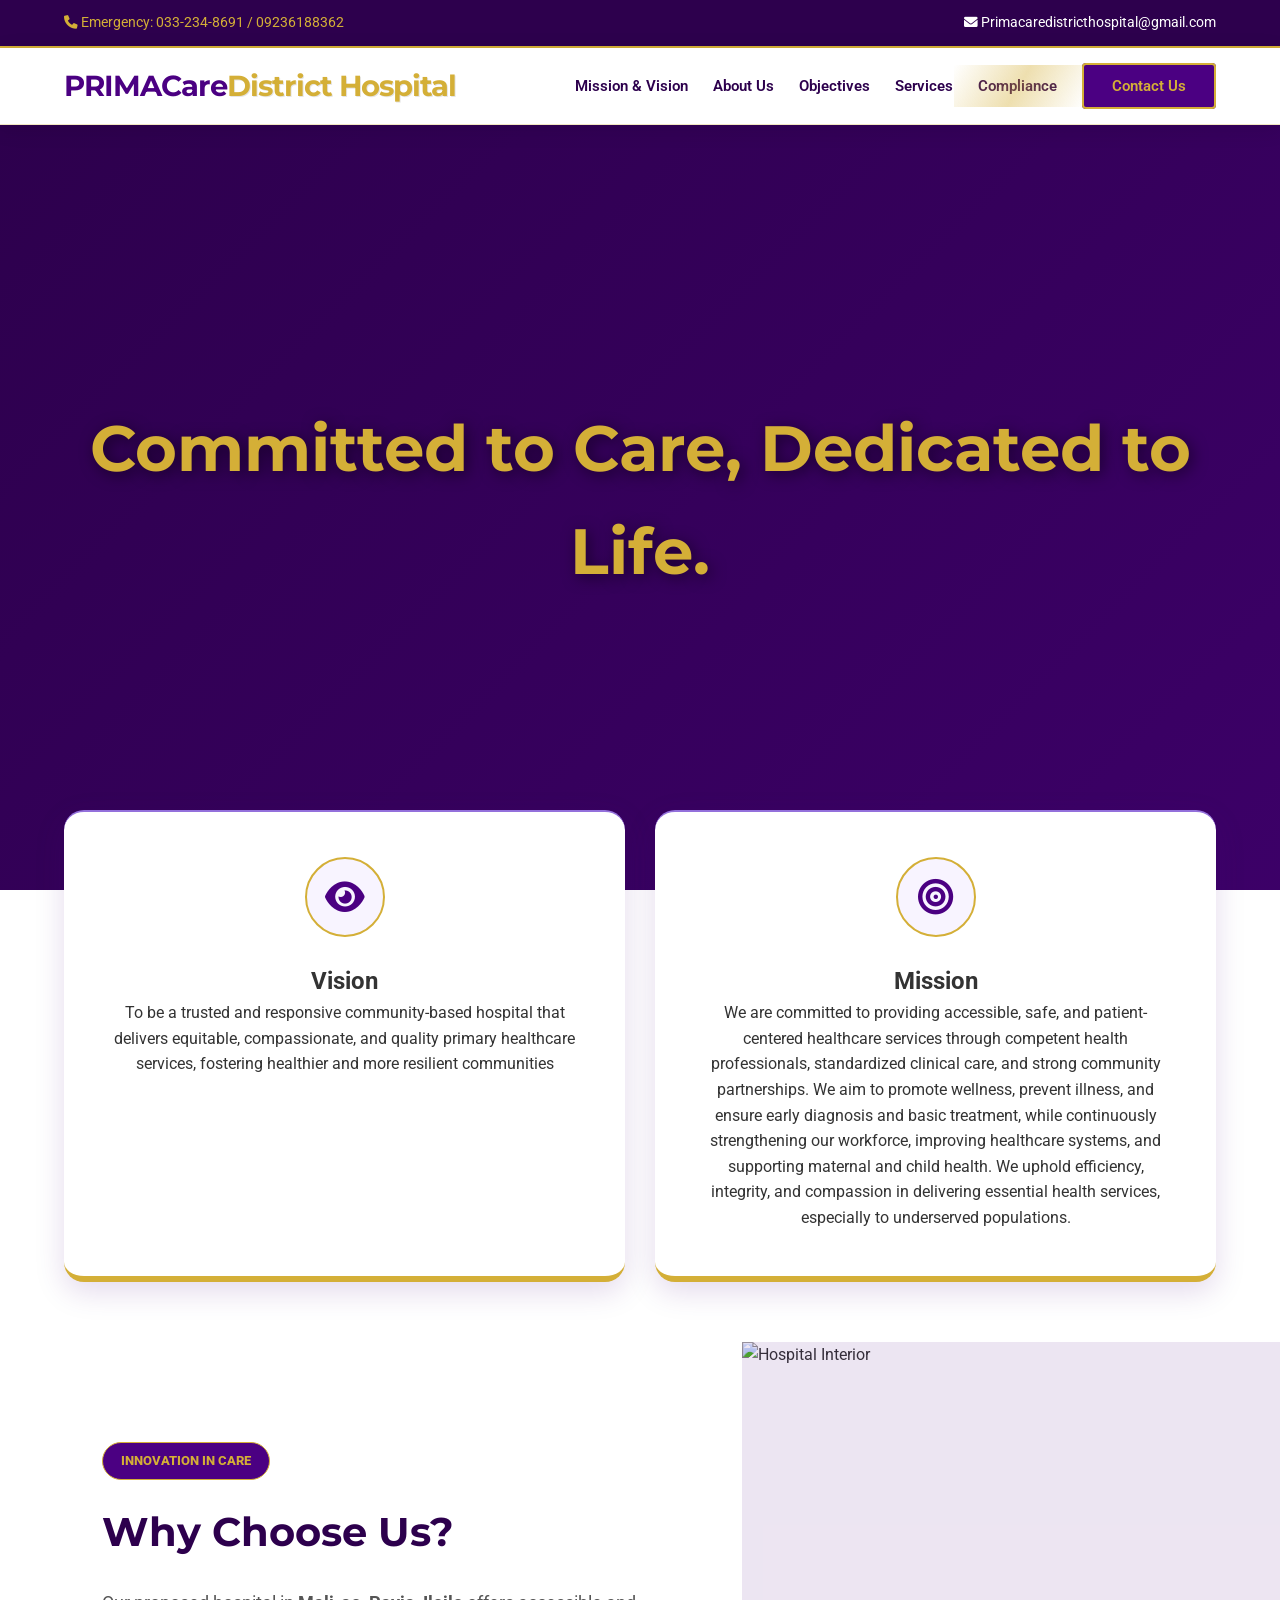
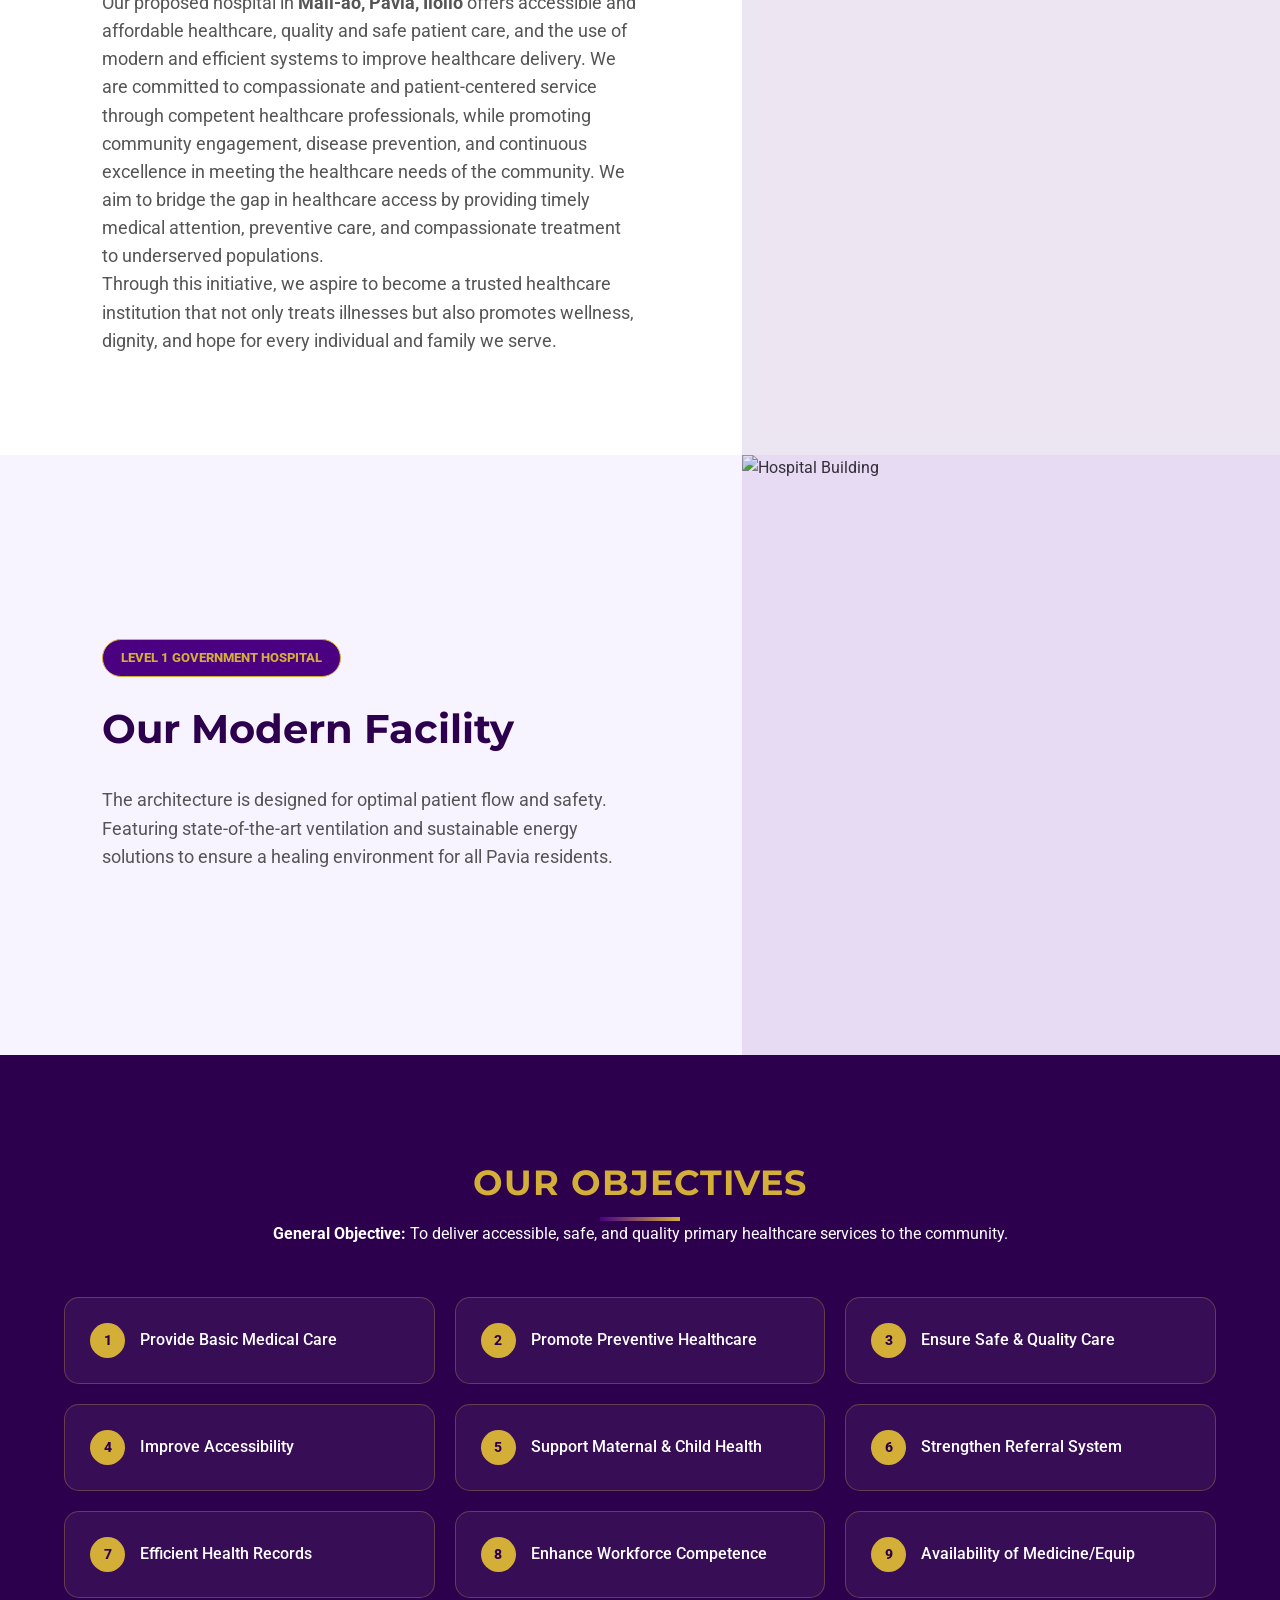
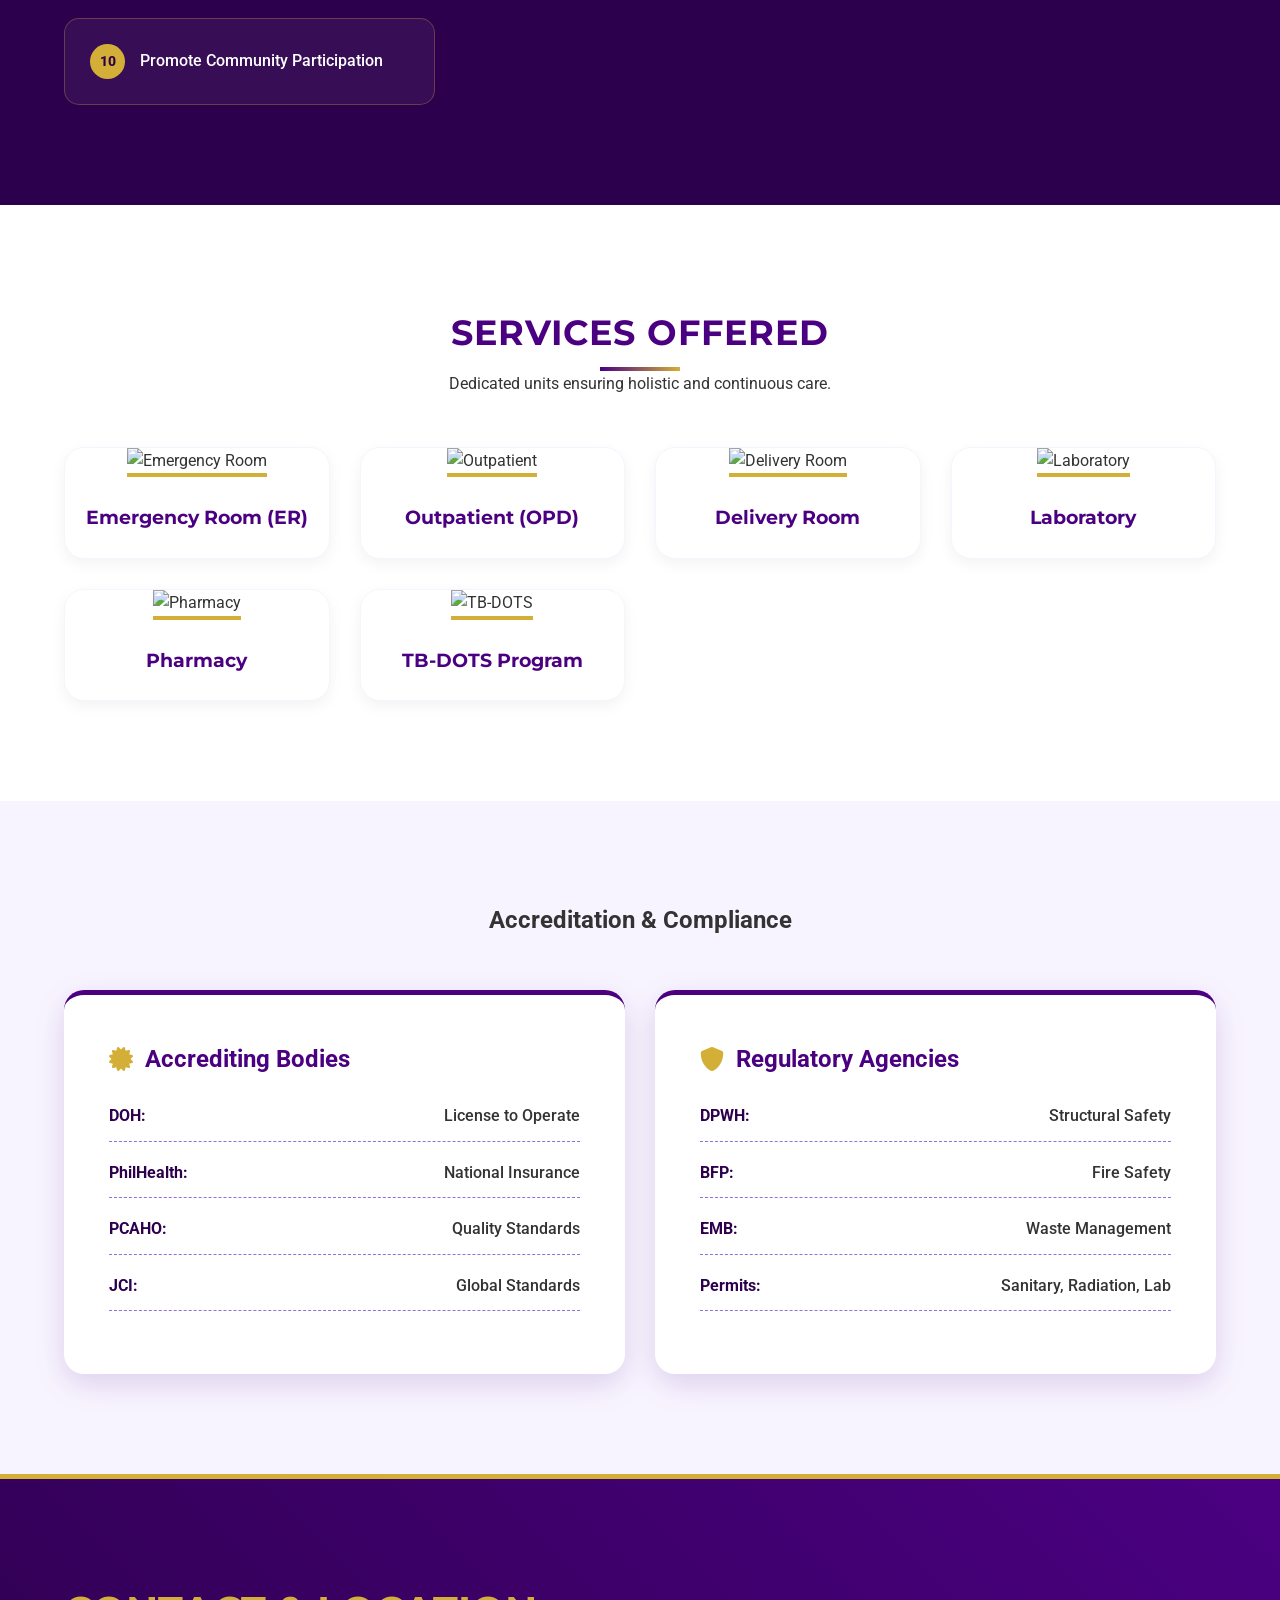
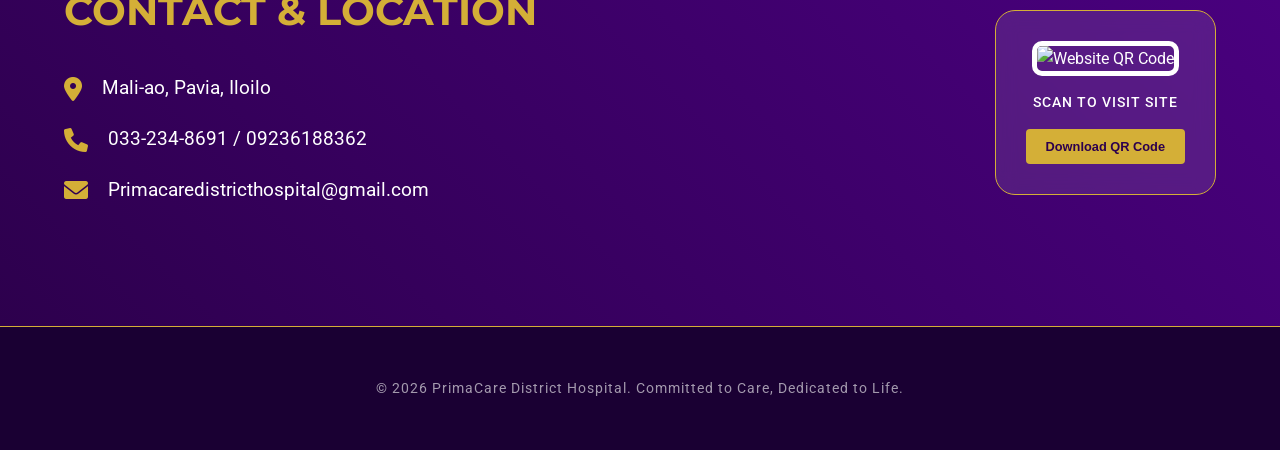
==== index.html @ ac1fe3da "Rename HopsitalProposal.html to index.html" ====
<!DOCTYPE html>
<html lang="en">
<head>
    <meta charset="UTF-8">
    <meta name="viewport" content="width=device-width, initial-scale=1.0">
    <title>PrimaCare District Hospital | Proposal</title>
    <link rel="stylesheet" href="HospitalProposal.css">
    <link href="https://fonts.googleapis.com/css2?family=Montserrat:wght@400;700&family=Roboto:wght@300;400;500&display=swap" rel="stylesheet">
    <link rel="stylesheet" href="https://cdnjs.cloudflare.com/ajax/libs/font-awesome/6.0.0/css/all.min.css">
</head>
<body>

    <div class="top-bar">
        <div class="container">
            <span><i class="fas fa-phone"></i> Emergency: 033-234-8691 / 09236188362</span>
            <div class="top-links">
                <a href="mailto:Primacaredistricthospital@gmail.com"><i class="fas fa-envelope"></i> Primacaredistricthospital@gmail.com</a>
            </div>
        </div>
    </div>

    <nav class="navbar">
        <div class="logo">PRIMACare<span>District Hospital</span></div>
        <ul class="nav-links">
            <li><a href="#about">Mission & Vision</a></li>
            <li><a href="#why-choose">About Us</a></li>
            <li><a href="#objectives">Objectives</a></li>
            <li><a href="#serviceSection">Services</a></li>
            <li><a href="#accreditation">Compliance</a></li>
            <li><a href="#location" class="btn-cta">Contact Us</a></li>
        </ul>
    </nav>

    <header class="hero">
        <video autoplay muted loop playsinline class="hero-video">
            <source src="0509.mp4" type="video/mp4">
            Your browser does not support the video tag.
        </video>
        <div class="hero-overlay">
            <h1 class="animate-pop">Committed to Care, Dedicated to Life.</h1>
        </div>
    </header>

    <section id="about" class="mission-vision container reveal">
        <div class="box">
            <div class="icon-circle"><i class="fas fa-eye"></i></div>
            <h2>Vision</h2>
            <p> To be a trusted and responsive community-based hospital that delivers equitable, compassionate, and quality primary healthcare services, fostering healthier and more resilient communities</p>
        </div>
        <div class="box">
            <div class="icon-circle"><i class="fas fa-bullseye"></i></div>
            <h2>Mission</h2>
            <p> We are committed to providing accessible, safe, and patient-centered healthcare services through competent health professionals, standardized clinical care, and strong community partnerships. We aim to promote wellness, prevent illness, and ensure early diagnosis and basic treatment, while continuously strengthening our workforce, improving healthcare systems, and supporting maternal and child health. We uphold efficiency, integrity, and compassion in delivering essential health services, especially to underserved populations.</p>
        </div>
    </section>

    <section id="why-choose" class="details-section reveal">
        <div class="detail-content">
            <span class="badge">Innovation in Care</span>
            <h2>Why Choose Us?</h2>
            <p>Our proposed hospital in <strong>Mali-ao, Pavia, Iloilo</strong> offers  accessible and affordable healthcare, quality and safe patient care, and the use of modern and efficient systems to improve healthcare delivery. We are committed to compassionate and patient-centered service through competent healthcare professionals, while promoting community engagement, disease prevention, and continuous excellence in meeting the healthcare needs of the community. We aim to bridge the gap in healthcare access by providing timely medical attention, preventive care, and compassionate treatment to underserved populations.</p>
            <p>Through this initiative, we aspire to become a trusted healthcare institution that not only treats illnesses but also promotes wellness, dignity, and hope for every individual and family we serve.</p>
        </div>
        <div class="detail-image">
            <div class="image-wrapper">
                <img src="https://encrypted-tbn0.gstatic.com/images?q=tbn:ANd9GcR-sTuko7FJ8D6gRc-XE2bYgzylbTR9rnwYJdZzeQisz5UTJnCYq6dliCo&s=10" alt="Hospital Interior">
            </div>
        </div>
    </section>

    <section id="building" class="building-section reveal">
        <div class="detail-image">
            <div class="image-wrapper">
                <img src="download.jpeg" alt="Hospital Building">
            </div>
        </div>
        <div class="detail-content">
            <span class="badge">Level 1 Government Hospital</span>
            <h2>Our Modern Facility</h2>
            <p>The architecture is designed for optimal patient flow and safety. Featuring state-of-the-art ventilation and sustainable energy solutions to ensure a healing environment for all Pavia residents.</p>
        </div>
    </section>

    <section id="objectives" class="objectives-section reveal">
        <div class="container">
            <div class="section-title">
                <h2>Our Objectives</h2>
                <p><strong>General Objective:</strong> To deliver accessible, safe, and quality primary healthcare services to the community.</p>
            </div>
            <div class="obj-grid">
                <div class="obj-card"><span>1</span> Provide Basic Medical Care</div>
                <div class="obj-card"><span>2</span> Promote Preventive Healthcare</div>
                <div class="obj-card"><span>3</span> Ensure Safe & Quality Care</div>
                <div class="obj-card"><span>4</span> Improve Accessibility</div>
                <div class="obj-card"><span>5</span> Support Maternal & Child Health</div>
                <div class="obj-card"><span>6</span> Strengthen Referral System</div>
                <div class="obj-card"><span>7</span> Efficient Health Records</div>
                <div class="obj-card"><span>8</span> Enhance Workforce Competence</div>
                <div class="obj-card"><span>9</span> Availability of Medicine/Equip</div>
                <div class="obj-card"><span>10</span> Promote Community Participation</div>
            </div>
        </div>
    </section>

    <section class="service-grid container reveal" id="serviceSection">
        <div class="section-title">
            <h2>Services Offered</h2>
            <p>Dedicated units ensuring holistic and continuous care.</p>
        </div>
        <div class="grid-layout">
            <div class="service-item" data-name="Emergency Room">
                <img src="https://encrypted-tbn0.gstatic.com/images?q=tbn:ANd9GcR8ubd9UFVYazEfa3TxeuFFp34VYkU_rG2_a-agCfx6_H5rpE3eaBPxItIm&s=10" alt="Emergency Room" class="service-img">
                <h3>Emergency Room (ER)</h3>
            </div>
            <div class="service-item" data-name="Outpatient">
                <img src="https://encrypted-tbn0.gstatic.com/images?q=tbn:ANd9GcTULWj_U2AfHC6MCJ1Q-V7P0Jrttc5SThtVBbSCe401Ug&s=10" alt="Outpatient" class="service-img">
                <h3>Outpatient (OPD)</h3>
            </div>
            <div class="service-item" data-name="Delivery Room">
                <img src="https://encrypted-tbn0.gstatic.com/images?q=tbn:ANd9GcSVWocxVtuPqXvM1MJcmbwrZO3wRjPUQafs6QlyLxUFXw&s=10" alt="Delivery Room" class="service-img">
                <h3>Delivery Room</h3>
            </div>
            <div class="service-item" data-name="Laboratory">
                <img src="https://images.unsplash.com/photo-1579154204601-01588f351e67?auto=format&fit=crop&q=80&w=400" alt="Laboratory" class="service-img">
                <h3>Laboratory</h3>
            </div>
            <div class="service-item" data-name="Pharmacy">
                <img src="https://encrypted-tbn0.gstatic.com/images?q=tbn:ANd9GcRFbZofo6YbZchGaJrZpujgamfFJO1QNS-TF_FghM26ig&s=10" alt="Pharmacy" class="service-img">
                <h3>Pharmacy</h3>
            </div>
            <div class="service-item" data-name="TB-DOTS">
                <img src="https://encrypted-tbn0.gstatic.com/images?q=tbn:ANd9GcQ-BsezKWkRiC6dzmU5WFA0iExLJsPLg9SCnZ25IJqZAw&s=10" alt="TB-DOTS" class="service-img">
                <h3>TB-DOTS Program</h3>
            </div>
        </div>
    </section>

    <section id="accreditation" class="accreditation reveal">
        <div class="container">
            <h2 class="section-title">Accreditation & Compliance</h2>
            <div class="acc-grid">
                <div class="acc-col">
                    <h3><i class="fas fa-certificate"></i> Accrediting Bodies</h3>
                    <ul>
                        <li><strong>DOH:</strong> License to Operate</li>
                        <li><strong>PhilHealth:</strong> National Insurance</li>
                        <li><strong>PCAHO:</strong> Quality Standards</li>
                        <li><strong>JCI:</strong> Global Standards</li>
                    </ul>
                </div>
                <div class="acc-col">
                    <h3><i class="fas fa-shield-alt"></i> Regulatory Agencies</h3>
                    <ul>
                        <li><strong>DPWH:</strong> Structural Safety</li>
                        <li><strong>BFP:</strong> Fire Safety</li>
                        <li><strong>EMB:</strong> Waste Management</li>
                        <li><strong>Permits:</strong> Sanitary, Radiation, Lab</li>
                    </ul>
                </div>
            </div>
        </div>
    </section>

    <section id="location" class="location reveal">
        <div class="container location-flex">
            <div class="loc-info">
                <h2>Contact & Location</h2>
                <p><i class="fas fa-map-marker-alt"></i> Mali-ao, Pavia, Iloilo</p>
                <p><i class="fas fa-phone"></i> 033-234-8691 / 09236188362</p>
                <p><i class="fas fa-envelope"></i> Primacaredistricthospital@gmail.com</p>
            </div>
            <div class="qr-box">
                <img id="qrImage" src="" alt="Website QR Code">
                <p>Scan to visit site</p>
                <button class="btn-qr" onclick="downloadQR()">Download QR Code</button>
            </div>
        </div>
    </section>

    <footer>
        <p>&copy; 2026 PrimaCare District Hospital. Committed to Care, Dedicated to Life.</p>
    </footer>

    <script src="HospitalProposal.js"></script>
</body>
</html>
---- HospitalProposal.css ----
:root {
    --primary: #4B0082; /* Deep Indigo/Dark Purple */
    --secondary: #D4AF37; /* Metallic Gold */
    --accent: #9370DB; /* Medium Purple */
    --dark: #2D004D; /* Very Dark Purple */
    --light: #F8F4FF; /* Very Light Purple Tint */
    --white: #ffffff;
    --shadow: 0 10px 30px rgba(75, 0, 130, 0.15);
}

* { box-sizing: border-box; margin: 0; padding: 0; }
body { font-family: 'Roboto', sans-serif; color: #333; line-height: 1.6; scroll-behavior: smooth; overflow-x: hidden; background-color: var(--white); }
.container { width: 90%; max-width: 1200px; margin: auto; }

/* Global Section Title Design */
.section-title { text-align: center; margin-bottom: 50px; }
.section-title h2 { font-family: 'Montserrat'; color: var(--primary); font-size: 2.2rem; margin-bottom: 10px; position: relative; display: inline-block; text-transform: uppercase; letter-spacing: 1px; }
.section-title h2::after { content: ''; width: 80px; height: 4px; background: linear-gradient(to right, var(--primary), var(--secondary)); position: absolute; bottom: -10px; left: 50%; transform: translateX(-50%); }

/* Animations */
.reveal { opacity: 0; transform: translateY(30px); transition: all 0.8s ease-out; }
.reveal.active { opacity: 1; transform: translateY(0); }

/* Top Bar */
.top-bar { background: var(--dark); color: var(--secondary); padding: 12px 0; font-size: 0.85rem; border-bottom: 2px solid var(--secondary); }
.top-bar .container { display: flex; justify-content: space-between; flex-wrap: wrap; align-items: center; }
.top-links a { color: var(--white); text-decoration: none; transition: 0.3s; }
.top-links a:hover { color: var(--secondary); }

/* Navbar */
.navbar { display: flex; justify-content: space-between; align-items: center; padding: 15px 5%; background: rgba(255, 255, 255, 0.9); backdrop-filter: blur(15px); position: sticky; top: 0; z-index: 1000; box-shadow: 0 4px 20px rgba(0,0,0,0.1); border-bottom: 1px solid rgba(212, 175, 55, 0.3); }
.logo { font-family: 'Montserrat', sans-serif; font-weight: 700; font-size: 1.8rem; color: var(--primary); letter-spacing: -1px; }
.logo span { color: var(--secondary); text-shadow: 1px 1px 0px rgba(0,0,0,0.1); }
.nav-links { list-style: none; display: flex; gap: 25px; align-items: center; }
.nav-links a { text-decoration: none; color: var(--dark); font-weight: 600; font-size: 0.95rem; transition: 0.3s; }
.nav-links a:hover { color: var(--primary); }

.btn-cta { 
    position: relative;
    background: var(--primary); 
    color: var(--secondary) !important; 
    padding: 12px 28px; 
    border-radius: 4px; 
    border: 2px solid var(--secondary); 
    font-weight: bold; 
    overflow: hidden;
    transition: all 0.4s ease;
    z-index: 1;
}

.btn-cta::before {
    content: '';
    position: absolute;
    top: 0;
    left: -100%;
    width: 100%;
    height: 100%;
    background: linear-gradient(120deg, transparent, rgba(212, 175, 55, 0.4), transparent);
    transition: all 0.6s;
}

.btn-cta:hover {
    color: var(--white) !important;
    background: var(--dark);
    box-shadow: 0 0 20px rgba(212, 175, 55, 0.4);
    transform: translateY(-2px);
}

.btn-cta:hover::before {
    left: 100%;
}

.hero { 
    position: relative;
    min-height: 85vh; 
    overflow: hidden;
    background: var(--dark); 
}

.hero-video {
    position: absolute;
    top: 50%;
    left: 50%;
    min-width: 100%;
    min-height: 100%;
    width: auto;
    height: auto;
    z-index: 1;
    transform: translate(-50%, -50%);
    object-fit: cover;
}

.hero-overlay { 
    position: relative;
    z-index: 2;
    background: linear-gradient(135deg, rgba(45, 0, 77, 0.75), rgba(75, 0, 130, 0.5)); 
    width: 100%; 
    min-height: 85vh; 
    display: flex; 
    flex-direction: column; 
    justify-content: center; 
    align-items: center; 
    text-align: center; 
    padding: 20px; 
}

.hero h1 { font-size: clamp(2.5rem, 7vw, 4rem); margin-bottom: 15px; font-family: 'Montserrat'; text-shadow: 3px 3px 15px rgba(0,0,0,0.5); color: var(--secondary); }
.hero p { font-size: 1.2rem; letter-spacing: 2px; text-transform: uppercase; color: var(--white); }

/* Mission/Vision */
.mission-vision { display: flex; gap: 30px; margin-top: -80px; position: relative; z-index: 10; padding-bottom: 60px; }
.box { background: white; padding: 45px; flex: 1; border-radius: 20px; box-shadow: var(--shadow); text-align: center; transition: 0.4s; border-bottom: 6px solid var(--secondary); border-top: 2px solid var(--accent); }
.box:hover { transform: translateY(-15px); border-bottom-color: var(--primary); }
.icon-circle { background: var(--light); width: 80px; height: 80px; border-radius: 50%; display: flex; align-items: center; justify-content: center; margin: 0 auto 25px; color: var(--primary); font-size: 2.2rem; border: 2px solid var(--secondary); }

/* Details & Building */
.details-section, .building-section { display: flex; align-items: stretch; gap: 0; padding: 0; margin-bottom: 0; overflow: hidden; background: var(--white); }
.building-section { flex-direction: row-reverse; background: var(--light); }
.detail-content { flex: 1; padding: 100px 8%; display: flex; flex-direction: column; justify-content: center; }
.badge { background: var(--primary); color: var(--secondary); padding: 8px 18px; border-radius: 30px; font-size: 0.8rem; font-weight: 800; text-transform: uppercase; margin-bottom: 20px; display: inline-block; width: fit-content; border: 1px solid var(--secondary); }
.detail-content h2 { font-size: 2.5rem; color: var(--dark); margin-bottom: 25px; font-family: 'Montserrat'; }
.detail-content p { font-size: 1.1rem; color: #555; }

.detail-image { flex: 1; min-height: 600px; position: relative; }
.image-wrapper { height: 100%; width: 100%; position: relative; }
.image-wrapper::after { content: ''; position: absolute; top:0; left:0; width:100%; height:100%; background: rgba(75, 0, 130, 0.1); }
.detail-image img { width: 100%; height: 100%; object-fit: cover; display: block; filter: saturate(1.2); }

/* Objectives */
.objectives-section { background: var(--dark); padding: 100px 0; color: white; }
.objectives-section .section-title h2 { color: var(--secondary); }
.obj-grid { display: grid; grid-template-columns: repeat(auto-fit, minmax(280px, 1fr)); gap: 20px; margin-top: 40px; }
.obj-card { background: rgba(255,255,255,0.05); padding: 25px; border-radius: 15px; display: flex; align-items: center; gap: 15px; font-weight: 500; border: 1px solid rgba(212, 175, 55, 0.3); transition: 0.3s; }
.obj-card:hover { transform: scale(1.05); background: var(--secondary); color: var(--dark); border-color: var(--white); }
.obj-card span { background: var(--secondary); color: var(--dark); width: 35px; height: 35px; flex-shrink: 0; border-radius: 50%; display: flex; justify-content: center; align-items: center; font-size: 0.9rem; font-weight: 800; }

/* Services */
.service-grid { padding: 100px 0; background: var(--white); }
.grid-layout { display: grid; grid-template-columns: repeat(auto-fit, minmax(260px, 1fr)); gap: 30px; margin-top: 50px; }
.service-item { background: var(--white); padding: 0; overflow: hidden; text-align: center; transition: 0.4s; border-radius: 20px; border: 1px solid var(--light); box-shadow: 0 5px 15px rgba(0,0,0,0.05); }
.service-img { width: 100%; height: 220px; object-fit: cover; transition: 0.5s; border-bottom: 4px solid var(--secondary); }
.service-item h3 { padding: 25px 15px; font-size: 1.2rem; color: var(--primary); font-family: 'Montserrat'; }
.service-item:hover { transform: translateY(-12px); box-shadow: var(--shadow); border-color: var(--secondary); }
.service-item:hover .service-img { transform: scale(1.1); }

/* Accreditation */
.accreditation { background: var(--light); padding: 100px 0; }
.acc-grid { display: flex; gap: 30px; flex-wrap: wrap; }
.acc-col { flex: 1; min-width: 300px; background: var(--white); padding: 45px; border-radius: 20px; border-top: 5px solid var(--primary); box-shadow: var(--shadow); }
.acc-col h3 { color: var(--primary); margin-bottom: 25px; display: flex; align-items: center; gap: 12px; font-size: 1.5rem; }
.acc-col h3 i { color: var(--secondary); }
.acc-col ul { list-style: none; }
.acc-col li { margin-bottom: 18px; padding-bottom: 12px; border-bottom: 1px dashed var(--accent); display: flex; justify-content: space-between; font-weight: 500; }
.acc-col li strong { color: var(--dark); }

/* Contact & QR Section */
.location { background: linear-gradient(45deg, var(--dark), var(--primary)); color: white; padding: 100px 0; position: relative; border-top: 5px solid var(--secondary); }
.location-flex { display: flex; justify-content: space-between; align-items: center; gap: 50px; flex-wrap: wrap; }
.loc-info { flex: 1; min-width: 300px; }
.loc-info h2 { font-family: 'Montserrat'; font-size: 2.5rem; margin-bottom: 30px; color: var(--secondary); text-transform: uppercase; }
.loc-info p { margin-bottom: 20px; font-size: 1.2rem; display: flex; align-items: center; gap: 20px; }
.loc-info p i { color: var(--secondary); font-size: 1.5rem; }

.qr-box { 
    background: rgba(255, 255, 255, 0.1); 
    padding: 30px; 
    border-radius: 20px; 
    border: 1px solid var(--secondary);
    text-align: center;
    backdrop-filter: blur(10px);
}
#qrImage { width: 180px; height: 180px; margin-bottom: 15px; border-radius: 10px; border: 5px solid var(--white); }
.qr-box p { font-size: 0.9rem; color: var(--white); font-weight: 500; text-transform: uppercase; letter-spacing: 1px; }
.btn-qr { background: var(--secondary); color: var(--dark); border: none; padding: 10px 20px; border-radius: 4px; font-weight: bold; cursor: pointer; margin-top: 15px; transition: 0.3s; font-size: 0.8rem; }
.btn-qr:hover { background: var(--white); }

footer { background: #1a0033; color: rgba(255,255,255,0.6); text-align: center; padding: 50px 0; border-top: 1px solid var(--secondary); }
footer p { font-size: 0.9rem; letter-spacing: 1px; }

@media (max-width: 992px) {
    .details-section, .building-section { flex-direction: column; text-align: center; }
    .detail-image { min-height: 400px; }
    .detail-content { padding: 60px 10%; }
    .location-flex { flex-direction: column; text-align: center; }
    .loc-info p { justify-content: center; }
}
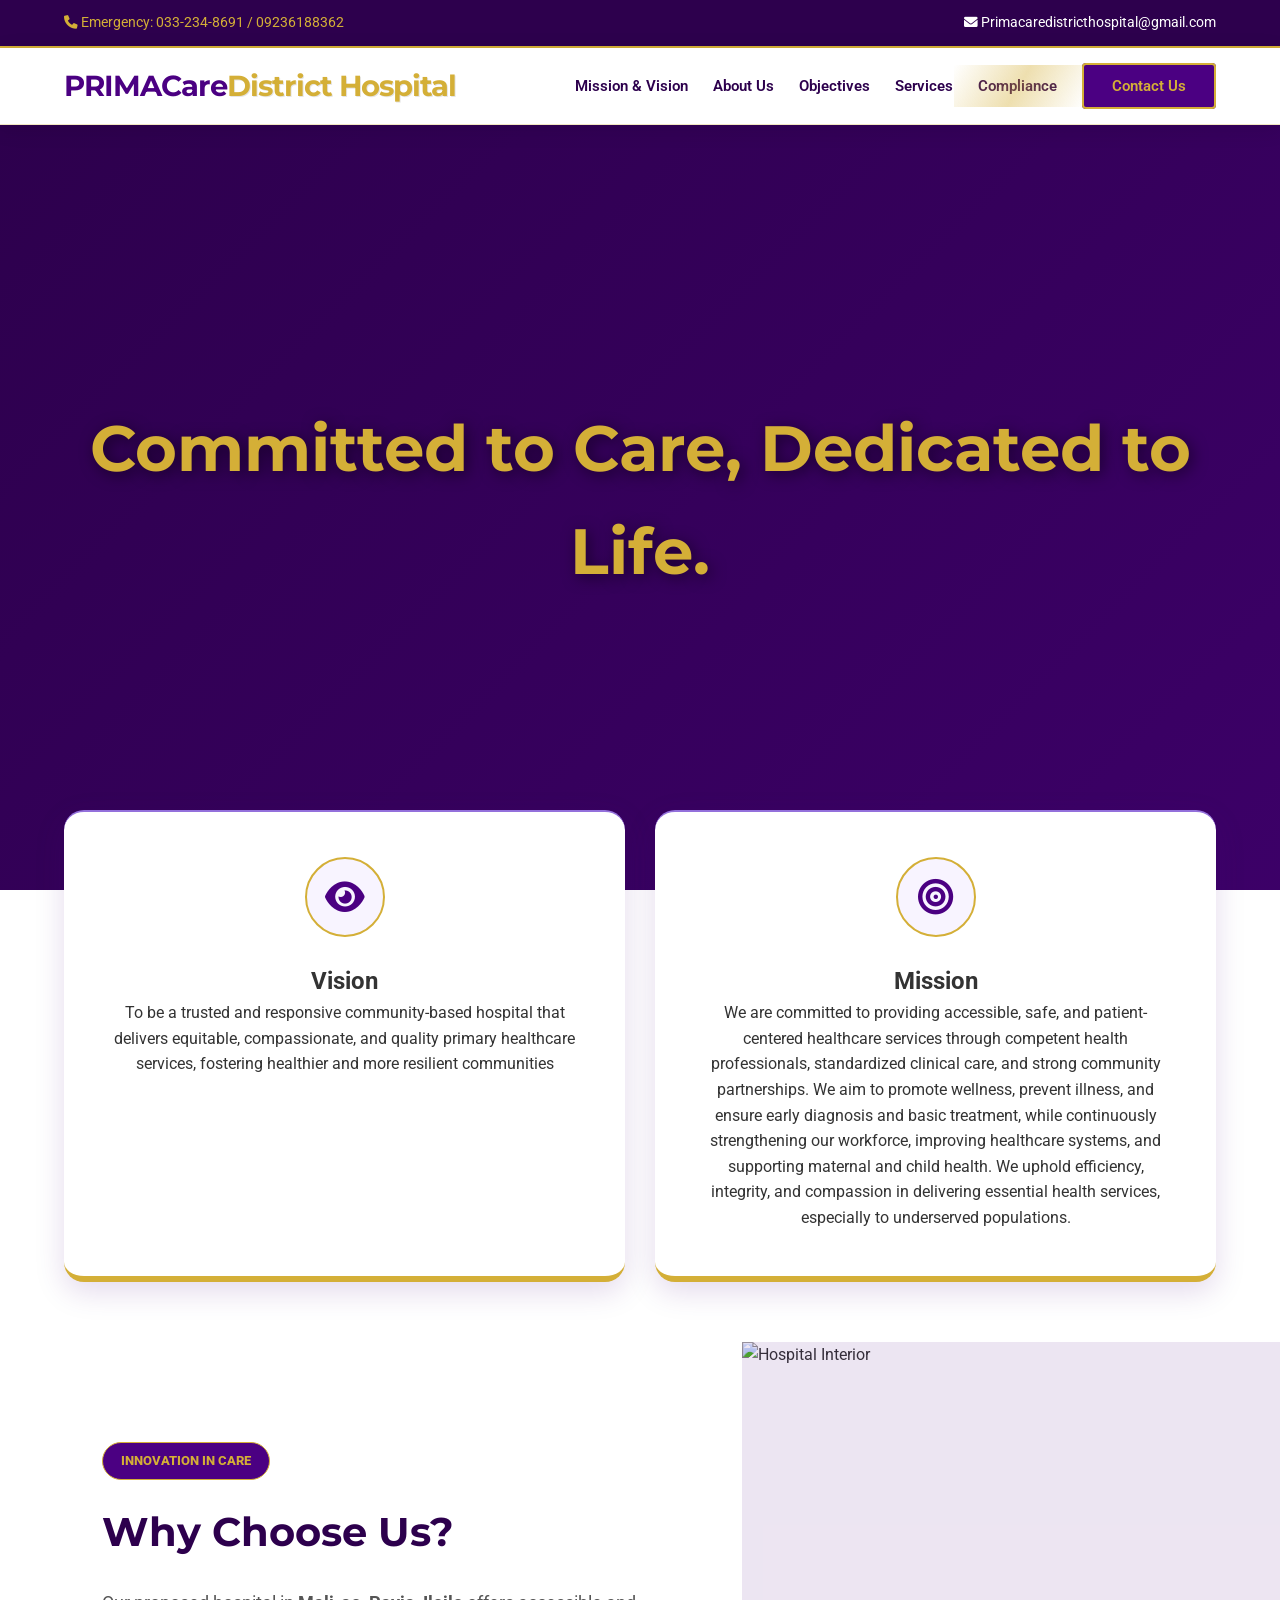
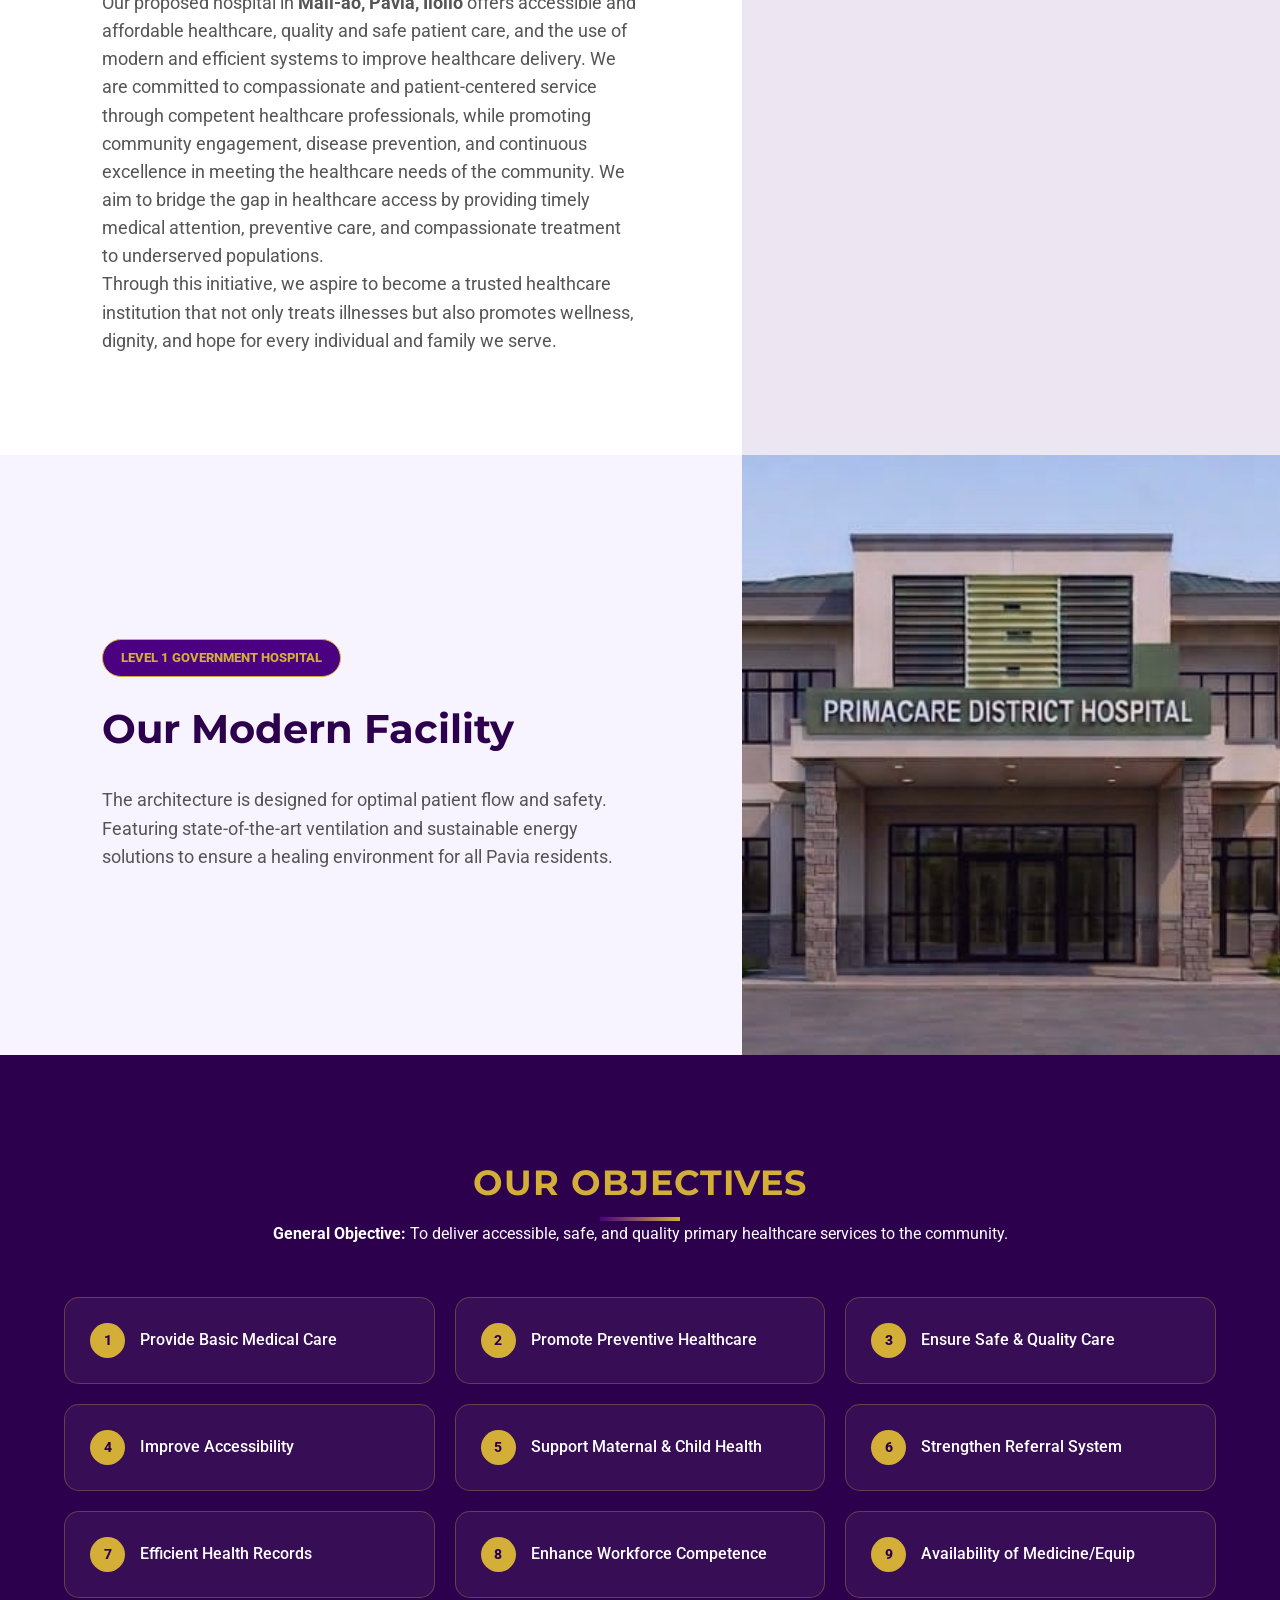
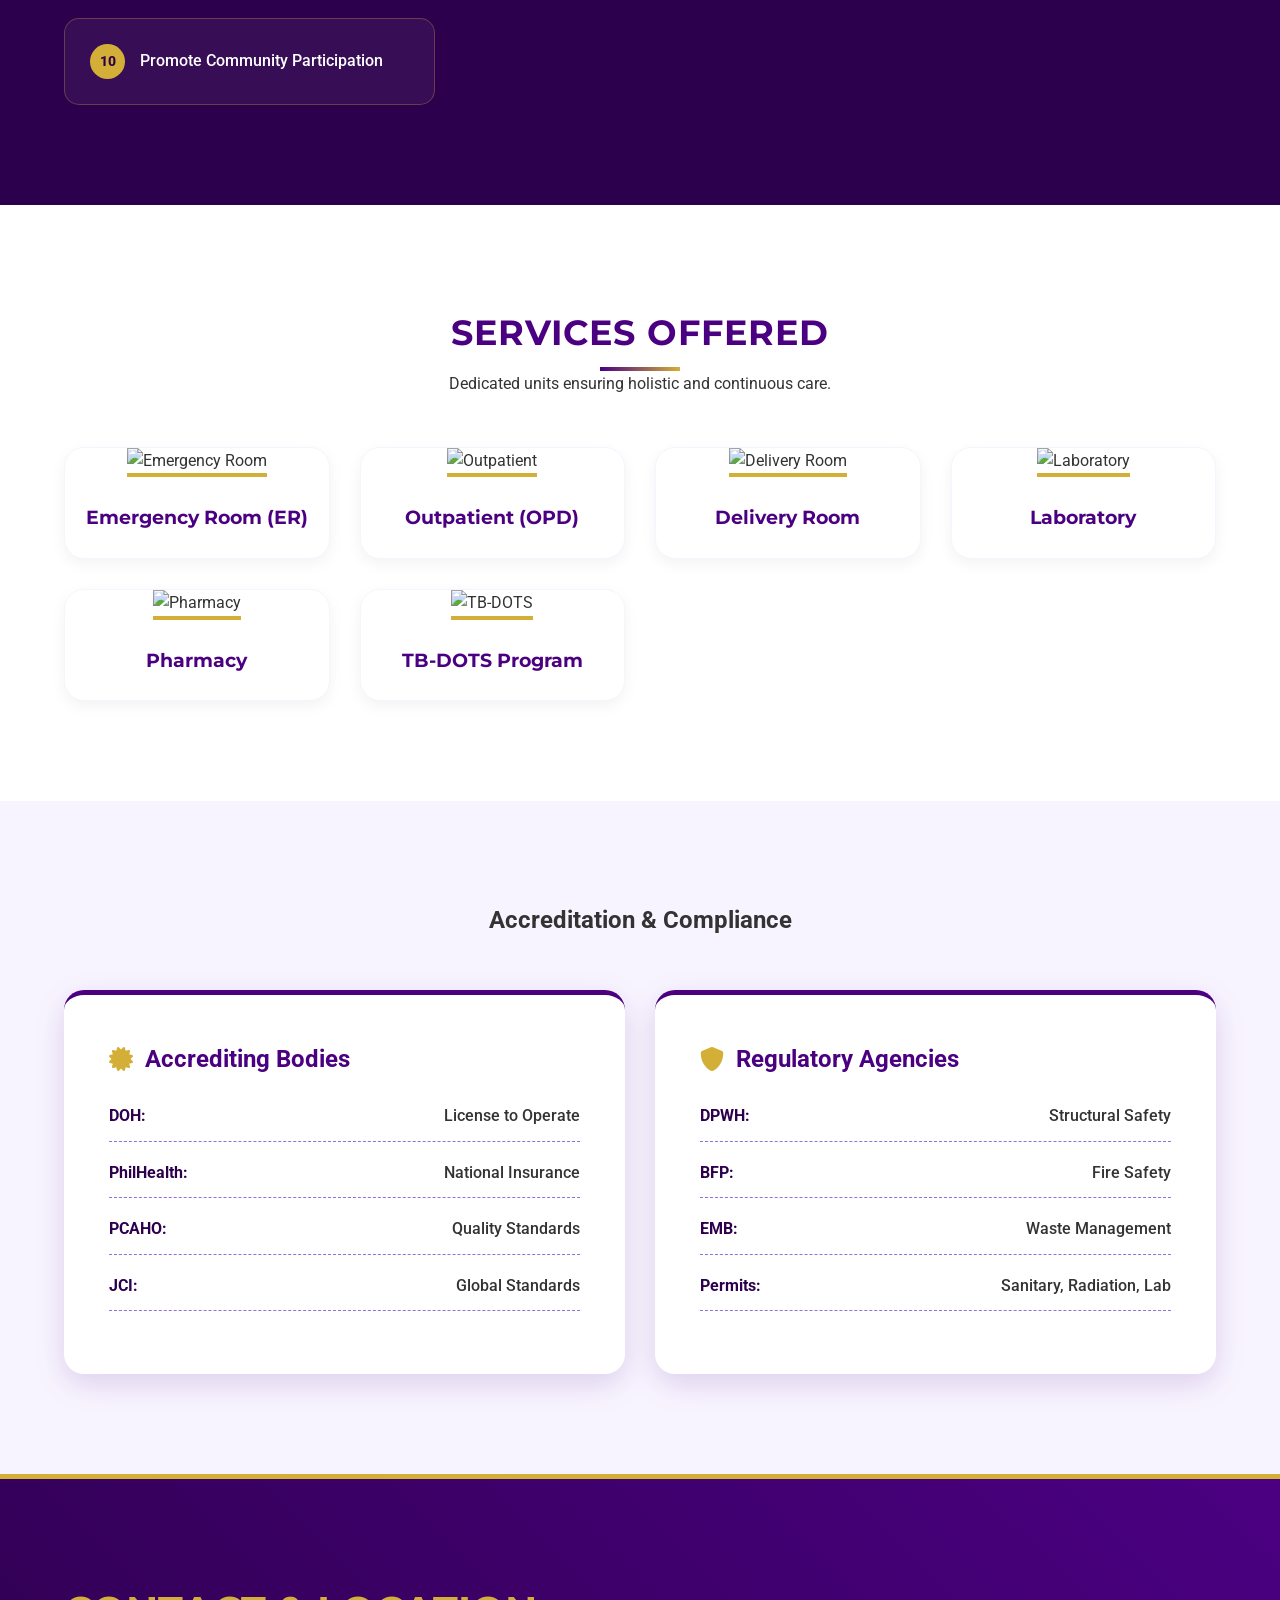
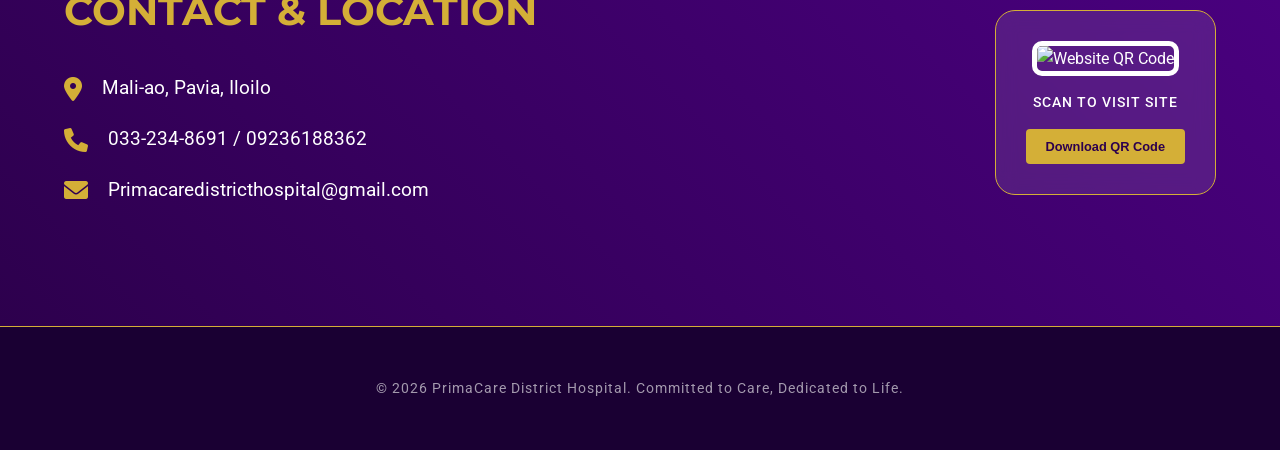
==== commit 4cdf0c57: "Update index.html" ====
--- a/index.html
+++ b/index.html
@@ -33,7 +33,7 @@
 
     <header class="hero">
         <video autoplay muted loop playsinline class="hero-video">
-            <source src="0509.mp4" type="video/mp4">
+            <source src="0509(2).mp4" type="video/mp4">
             Your browser does not support the video tag.
         </video>
         <div class="hero-overlay">
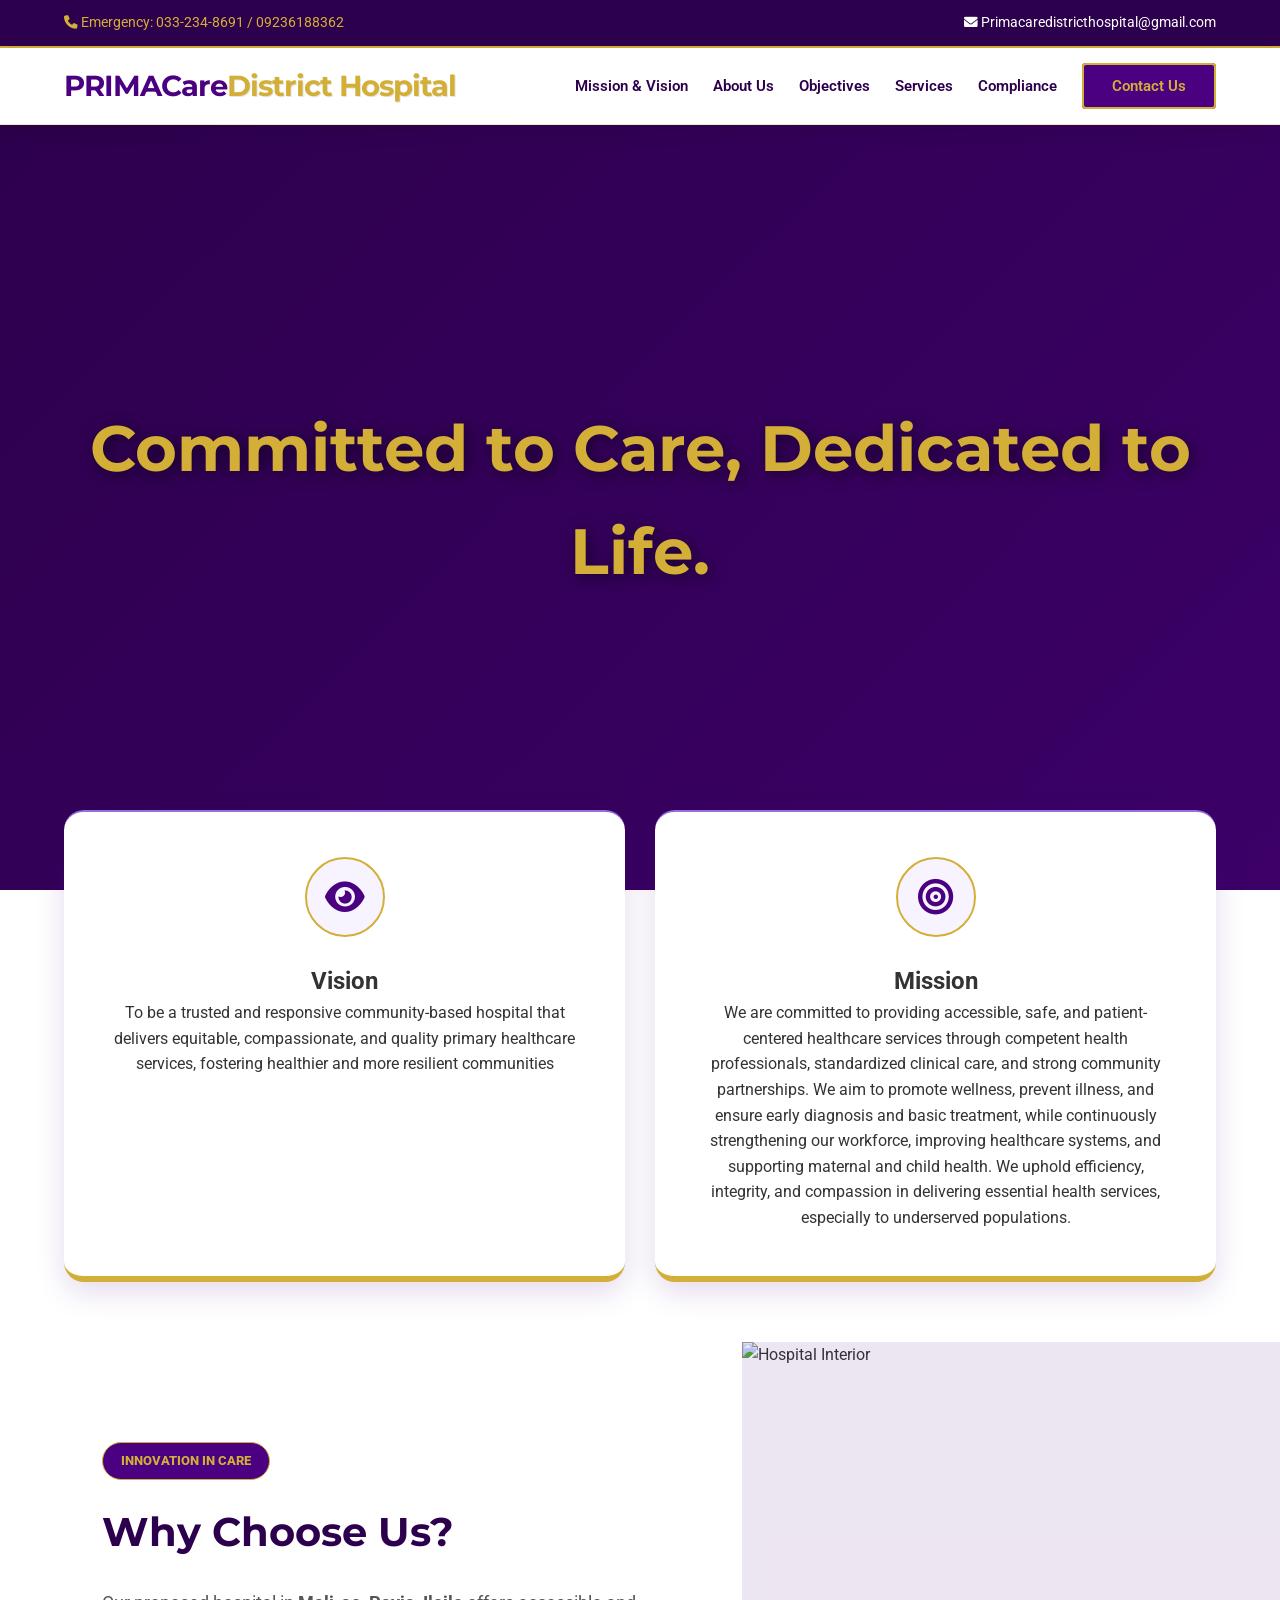
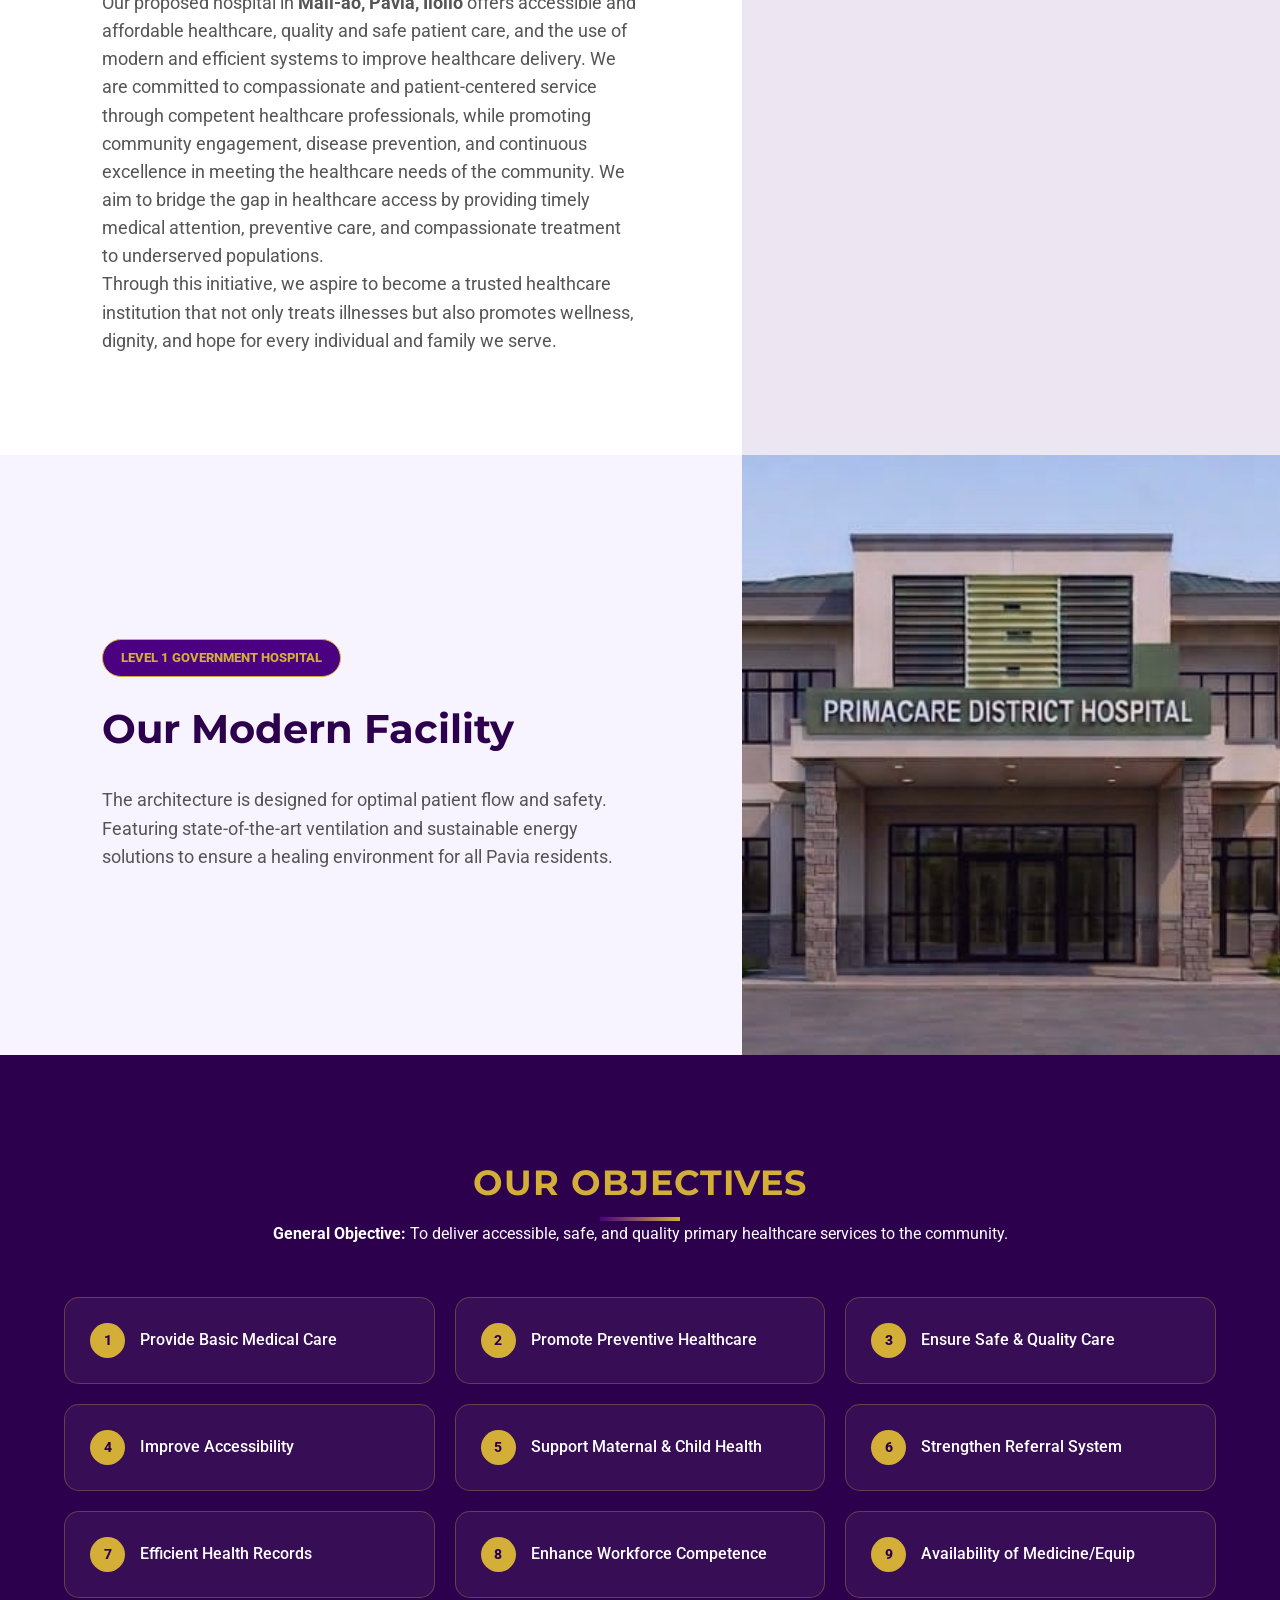
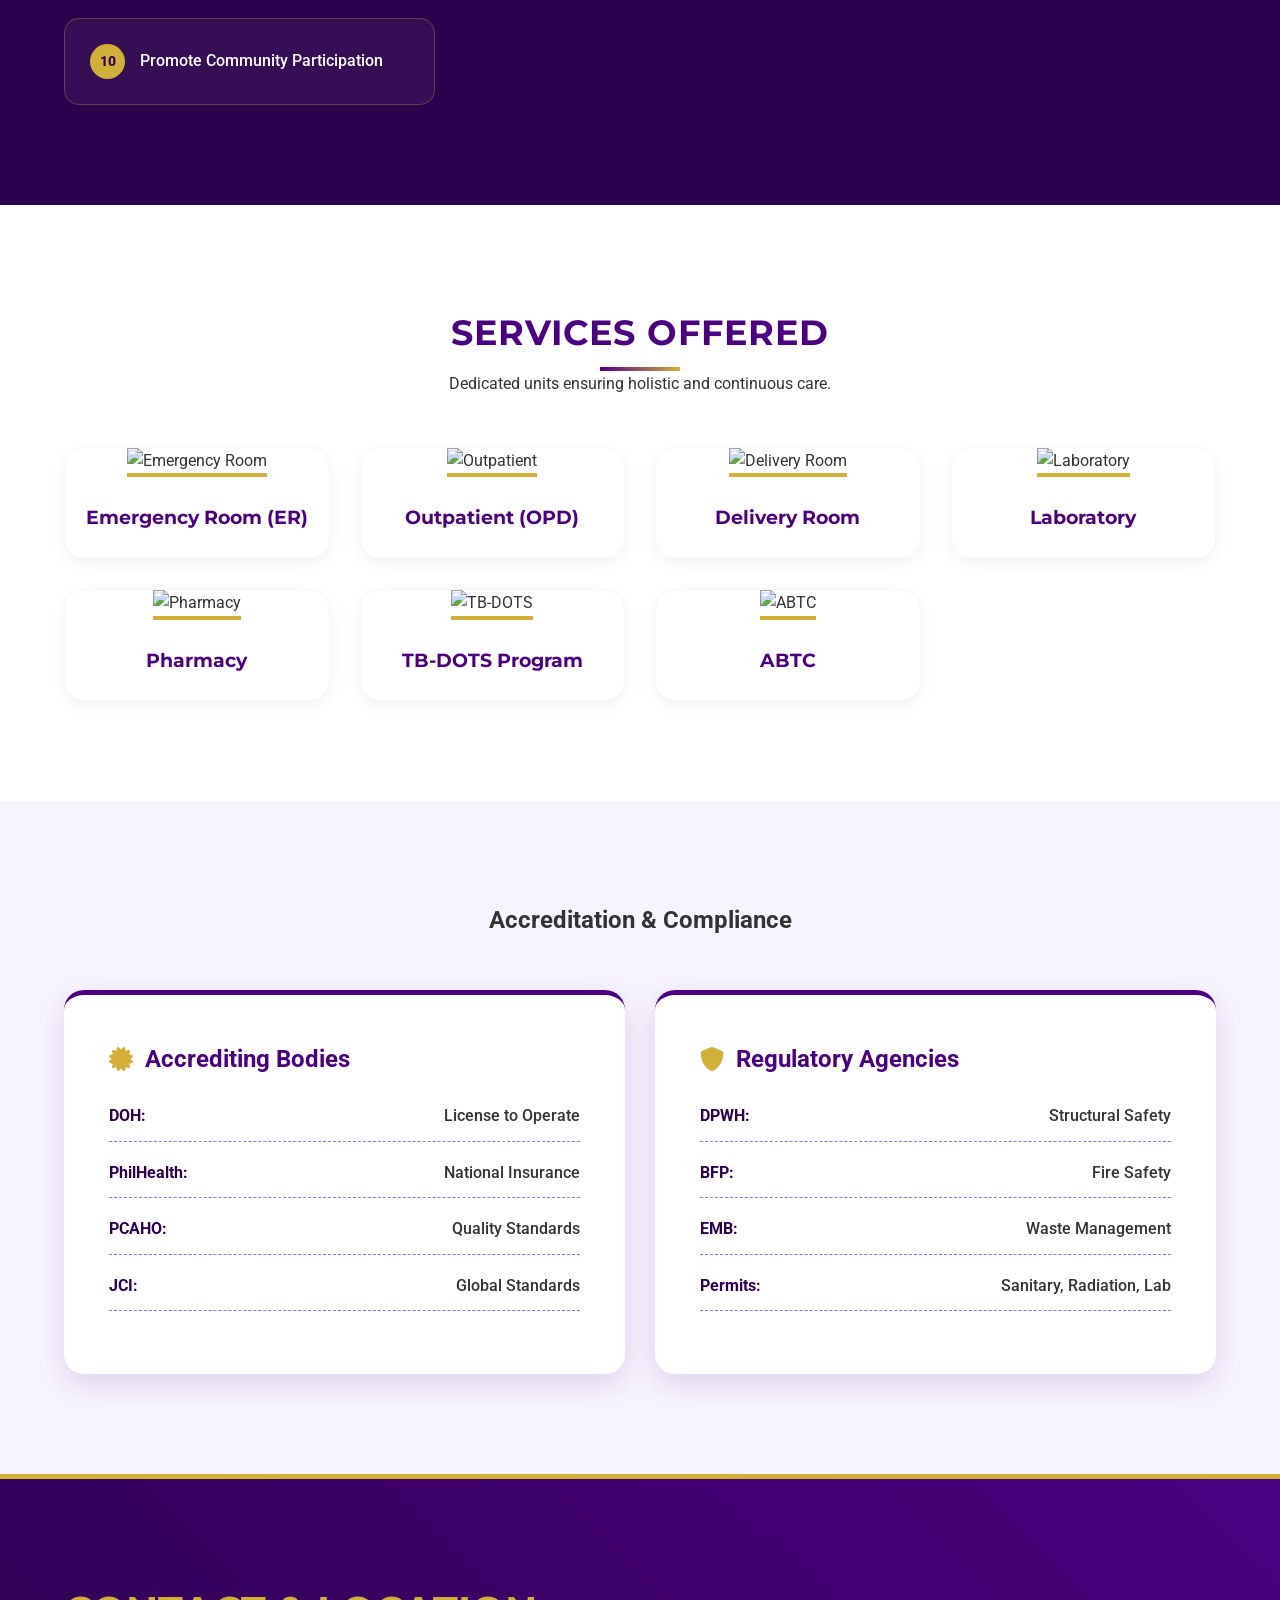
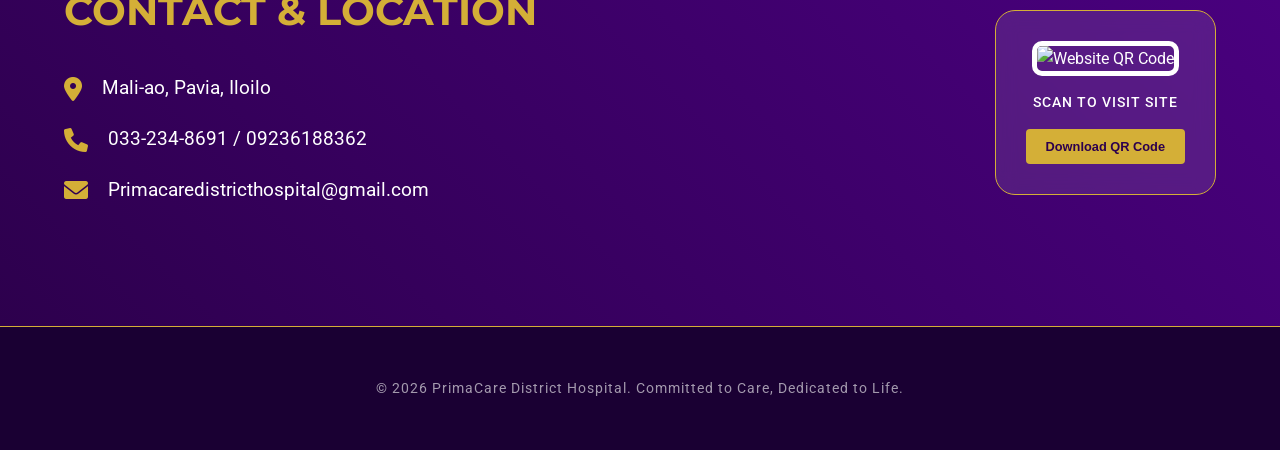
==== commit f46bfafb: "Update index.html" ====
--- a/index.html
+++ b/index.html
@@ -132,6 +132,9 @@
                 <img src="https://encrypted-tbn0.gstatic.com/images?q=tbn:ANd9GcQ-BsezKWkRiC6dzmU5WFA0iExLJsPLg9SCnZ25IJqZAw&s=10" alt="TB-DOTS" class="service-img">
                 <h3>TB-DOTS Program</h3>
             </div>
+            <div class="service-item" data-name="Pharmacy">
+                 <img src="https://encrypted-tbn0.gstatic.com/images?q=tbn:ANd9GcRRvOfogJbauBL8C5_OxtDo_ZsPMfoMckqPQw&s" alt="ABTC" class="service-img">
+                <h3>ABTC</h3>
         </div>
     </section>
 
--- a/HospitalProposal.css
+++ b/HospitalProposal.css
@@ -45,29 +45,19 @@
     font-weight: bold; 
     overflow: hidden;
     transition: all 0.4s ease;
-    z-index: 1;
-}
-
-.btn-cta::before {
-    content: '';
-    position: absolute;
-    top: 0;
-    left: -100%;
-    width: 100%;
-    height: 100%;
-    background: linear-gradient(120deg, transparent, rgba(212, 175, 55, 0.4), transparent);
-    transition: all 0.6s;
+    z-index: 10;
 }
 
 .btn-cta:hover {
     color: var(--white) !important;
     background: var(--dark);
     box-shadow: 0 0 20px rgba(212, 175, 55, 0.4);
-    transform: translateY(-2px);
+    transform: translateY(-3px);
 }
 
-.btn-cta:hover::before {
-    left: 100%;
+.nav-links a {
+    position: relative;
+    z-index: 11; 
 }
 
 .hero { 
@@ -91,11 +81,11 @@
 }
 
 .hero-overlay { 
-    position: relative;
+    position: absolute;
     z-index: 2;
     background: linear-gradient(135deg, rgba(45, 0, 77, 0.75), rgba(75, 0, 130, 0.5)); 
     width: 100%; 
-    min-height: 85vh; 
+    height: 100%; 
     display: flex; 
     flex-direction: column; 
     justify-content: center; 
@@ -178,9 +168,12 @@
 footer p { font-size: 0.9rem; letter-spacing: 1px; }
 
 @media (max-width: 992px) {
-    .details-section, .building-section { flex-direction: column; text-align: center; }
-    .detail-image { min-height: 400px; }
-    .detail-content { padding: 60px 10%; }
+    .navbar { padding: 10px 20px; flex-direction: column; gap: 10px; }
+    .nav-links { gap: 10px; flex-wrap: wrap; justify-content: center; }
+    .mission-vision { flex-direction: column; margin-top: 20px; width: 95%; }
+    .details-section, .building-section { flex-direction: column !important; text-align: center; }
+    .detail-image { min-height: 300px; width: 100%; }
+    .detail-content { padding: 40px 5%; }
     .location-flex { flex-direction: column; text-align: center; }
-    .loc-info p { justify-content: center; }
-}+    .hero { height: 60vh; }
+}
